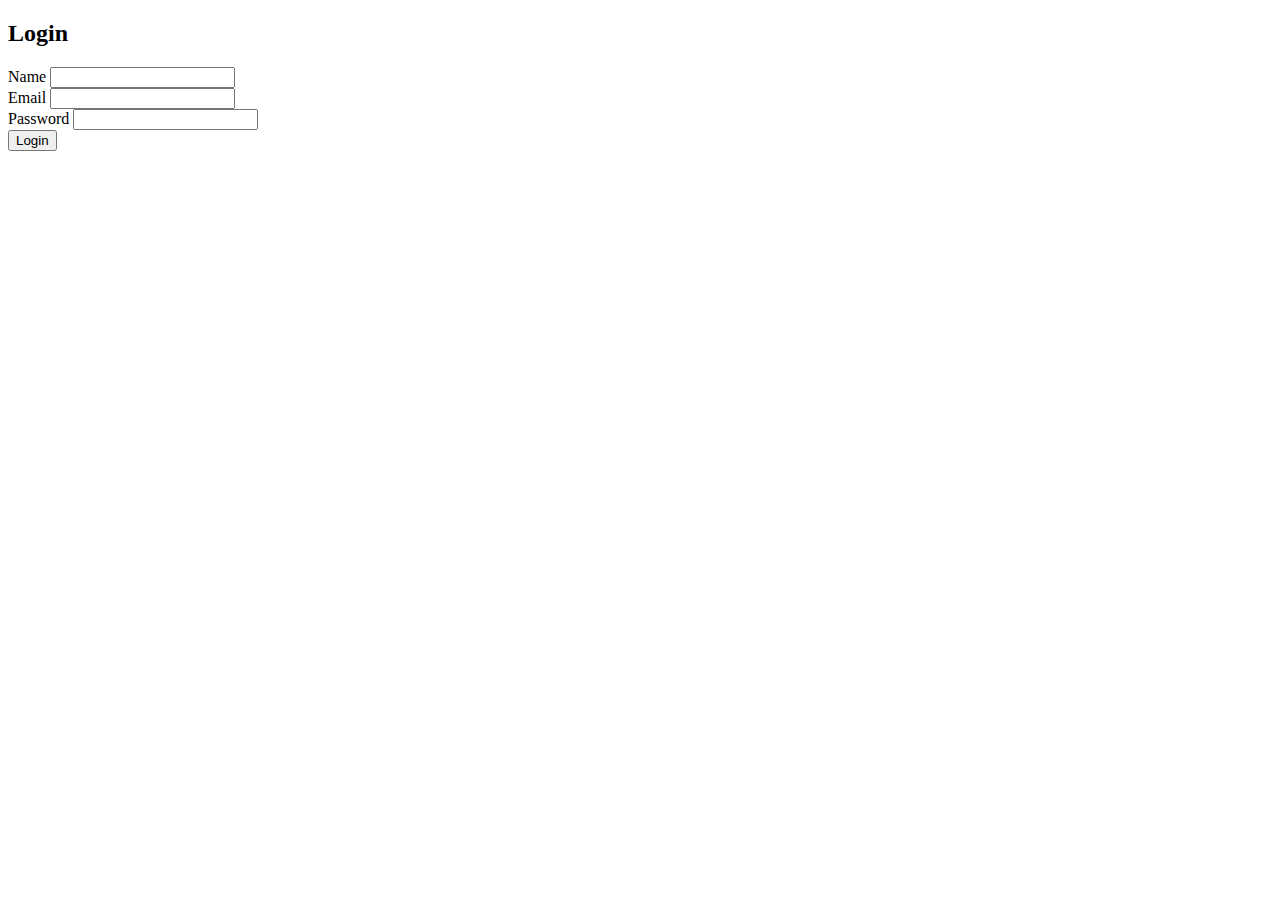
==== src/main/resources/templates/login.html @ fbe58176 "test commit" ====
<!DOCTYPE html>
<html lang="en">
<head>
    <meta charset="UTF-8">
    <meta name="viewport" content="width=device-width, initial-scale=1.0">
    <title>Login Page</title>
    <link rel="stylesheet" href="/css/login-styles.css">
</head>
<body>
    <div class="login-container">
        <h2>Login</h2>
        <form id="loginForm">
            <div class="input-group">
                <label for="name">Name</label>
                <input type="text" id="name" name="name" required>
            </div>
            <div class="input-group">
                <label for="email">Email</label>
                <input type="email" id="email" name="email" required>
            </div>
            <div class="input-group">
                <label for="password">Password</label>
                <input type="password" id="password" name="password" required>
            </div>
            <button type="submit" class="login-btn">Login</button>
        </form>
    </div>

    <script>
        document.getElementById("loginForm").addEventListener("submit", function(event) {
            event.preventDefault(); // Prevent default form submission
            
            const name = document.getElementById("name").value;
            const email = document.getElementById("email").value;
            const password = document.getElementById("password").value;

            if (name.trim() === "" || email.trim() === "" || password.trim() === "") {
                alert("Please enter all fields!");
                return;
            }

            // Save name and email in localStorage
            localStorage.setItem("username", name);
            localStorage.setItem("useremail", email);

            // Redirect to home page
            window.location.href = "/student";
        });
    </script>
</body>
</html>
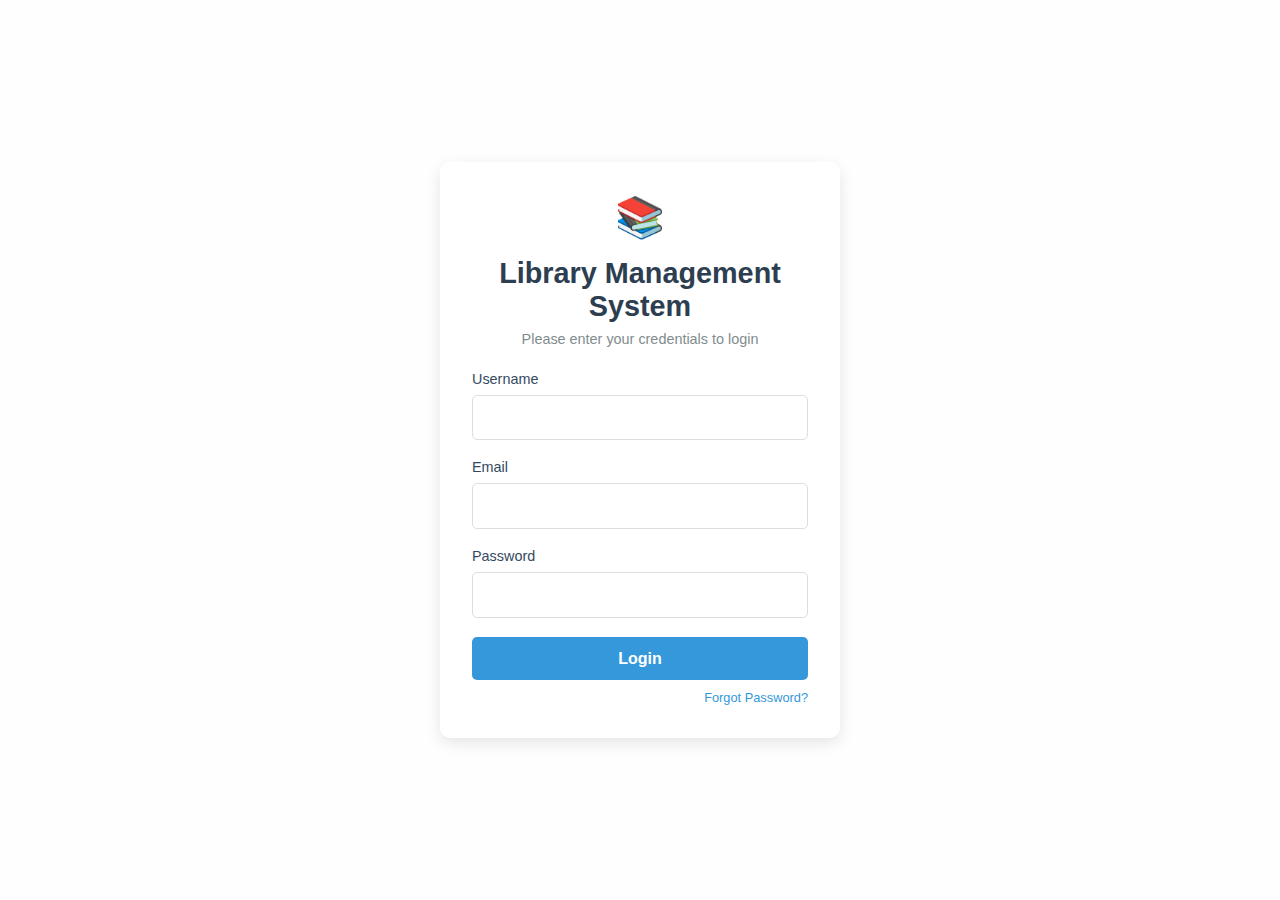
==== commit 909ca825: "test" ====
--- a/src/main/resources/templates/login.html
+++ b/src/main/resources/templates/login.html
@@ -1,51 +1,199 @@
 <!DOCTYPE html>
 <html lang="en">
 <head>
-    <meta charset="UTF-8">
-    <meta name="viewport" content="width=device-width, initial-scale=1.0">
-    <title>Login Page</title>
-    <link rel="stylesheet" href="/css/login-styles.css">
+  <meta charset="UTF-8">
+  <meta name="viewport" content="width=device-width, initial-scale=1.0">
+  <title>Library Management System - Login</title>
+  <style>
+    * {
+      margin: 0;
+      padding: 0;
+      box-sizing: border-box;
+      font-family: 'Segoe UI', Tahoma, Geneva, Verdana, sans-serif;
+    }
+    
+    body {
+      background-color: #f5f5f5;
+      display: flex;
+      justify-content: center;
+      align-items: center;
+      height: 100vh;
+      background-image: linear-gradient(rgba(255, 255, 255, 0.9), rgba(255, 255, 255, 0.9)), 
+                        url('/api/placeholder/800/600');
+      background-size: cover;
+      background-position: center;
+    }
+    
+    .login-container {
+      background-color: white;
+      border-radius: 10px;
+      box-shadow: 0 5px 15px rgba(0, 0, 0, 0.1);
+      width: 90%;
+      max-width: 400px;
+      padding: 2rem;
+      position: relative;
+    }
+    
+    .login-header {
+      text-align: center;
+      margin-bottom: 1.5rem;
+    }
+    
+    .login-header h2 {
+      color: #2c3e50;
+      margin-bottom: 0.5rem;
+      font-size: 1.8rem;
+    }
+    
+    .login-header p {
+      color: #7f8c8d;
+      font-size: 0.9rem;
+    }
+    
+    .input-group {
+      margin-bottom: 1.2rem;
+    }
+    
+    .input-group label {
+      display: block;
+      margin-bottom: 0.5rem;
+      color: #34495e;
+      font-weight: 500;
+      font-size: 0.9rem;
+    }
+    
+    .input-group input {
+      width: 100%;
+      padding: 0.8rem;
+      border: 1px solid #ddd;
+      border-radius: 5px;
+      font-size: 1rem;
+      transition: border 0.3s;
+    }
+    
+    .input-group input:focus {
+      outline: none;
+      border-color: #3498db;
+    }
+    
+    .login-btn {
+      background-color: #3498db;
+      color: white;
+      border: none;
+      padding: 0.8rem;
+      width: 100%;
+      border-radius: 5px;
+      cursor: pointer;
+      font-size: 1rem;
+      font-weight: 600;
+      transition: background-color 0.3s;
+    }
+    
+    .login-btn:hover {
+      background-color: #2980b9;
+    }
+    
+    .user-type {
+      margin-bottom: 1.2rem;
+    }
+    
+    .user-type legend {
+      color: #34495e;
+      font-weight: 500;
+      font-size: 0.9rem;
+      margin-bottom: 0.5rem;
+    }
+    
+    .radio-group {
+      display: flex;
+      gap: 1rem;
+    }
+    
+    .radio-option {
+      display: flex;
+      align-items: center;
+      gap: 0.3rem;
+    }
+    
+    .forgot-password {
+      text-align: right;
+      margin-top: 0.5rem;
+    }
+    
+    .forgot-password a {
+      color: #3498db;
+      text-decoration: none;
+      font-size: 0.8rem;
+    }
+    
+    .forgot-password a:hover {
+      text-decoration: underline;
+    }
+    
+    .library-icon {
+      text-align: center;
+      margin-bottom: 1rem;
+      font-size: 2.5rem;
+      color: #3498db;
+    }
+  </style>
 </head>
 <body>
-    <div class="login-container">
-        <h2>Login</h2>
-        <form id="loginForm">
-            <div class="input-group">
-                <label for="name">Name</label>
-                <input type="text" id="name" name="name" required>
-            </div>
-            <div class="input-group">
-                <label for="email">Email</label>
-                <input type="email" id="email" name="email" required>
-            </div>
-            <div class="input-group">
-                <label for="password">Password</label>
-                <input type="password" id="password" name="password" required>
-            </div>
-            <button type="submit" class="login-btn">Login</button>
-        </form>
+  <div class="login-container">
+    <div class="library-icon">
+      📚
     </div>
+    <div class="login-header">
+      <h2>Library Management System</h2>
+      <p>Please enter your credentials to login</p>
+    </div>
+    <form id="loginForm">
+      <div class="input-group">
+        <label for="username">Username</label>
+        <input type="text" id="username" name="username" required>
+      </div>
+      <div class="input-group">
+        <label for="email">Email</label>
+        <input type="email" id="email" name="email" required>
+      </div>
+      <div class="input-group">
+        <label for="password">Password</label>
+        <input type="password" id="password" name="password" required>
+      </div>
+      
+     
+      
+      <button type="submit" class="login-btn">Login</button>
+      
+      <div class="forgot-password">
+        <a href="#">Forgot Password?</a>
+      </div>
+    </form>
+  </div>
 
-    <script>
-        document.getElementById("loginForm").addEventListener("submit", function(event) {
-            event.preventDefault(); // Prevent default form submission
-            
-            const name = document.getElementById("name").value;
-            const email = document.getElementById("email").value;
-            const password = document.getElementById("password").value;
+  <script>
+    document.getElementById("loginForm").addEventListener("submit", function(event) {
+      event.preventDefault(); // Prevent default form submission
 
-            if (name.trim() === "" || email.trim() === "" || password.trim() === "") {
-                alert("Please enter all fields!");
-                return;
-            }
+      const username = document.getElementById("username").value;
+      const email = document.getElementById("email").value;
+      const password = document.getElementById("password").value;
 
-            // Save name and email in localStorage
-            localStorage.setItem("username", name);
-            localStorage.setItem("useremail", email);
+      if (username.trim() === "" || email.trim() === "" || password.trim() === "") {
+        alert("Please enter all required fields!");
+        return;
+      }
 
-            // Redirect to home page
-            window.location.href = "/student";
-        });
-    </script>
+      // Save user data in localStorage
+      localStorage.setItem("username", username);
+      localStorage.setItem("email", email);
+
+     
+        window.location.href = "/student";
+      
+      
+      console.log("Login successful as: " + userType);
+    });
+  </script>
 </body>
-</html>
+</html>